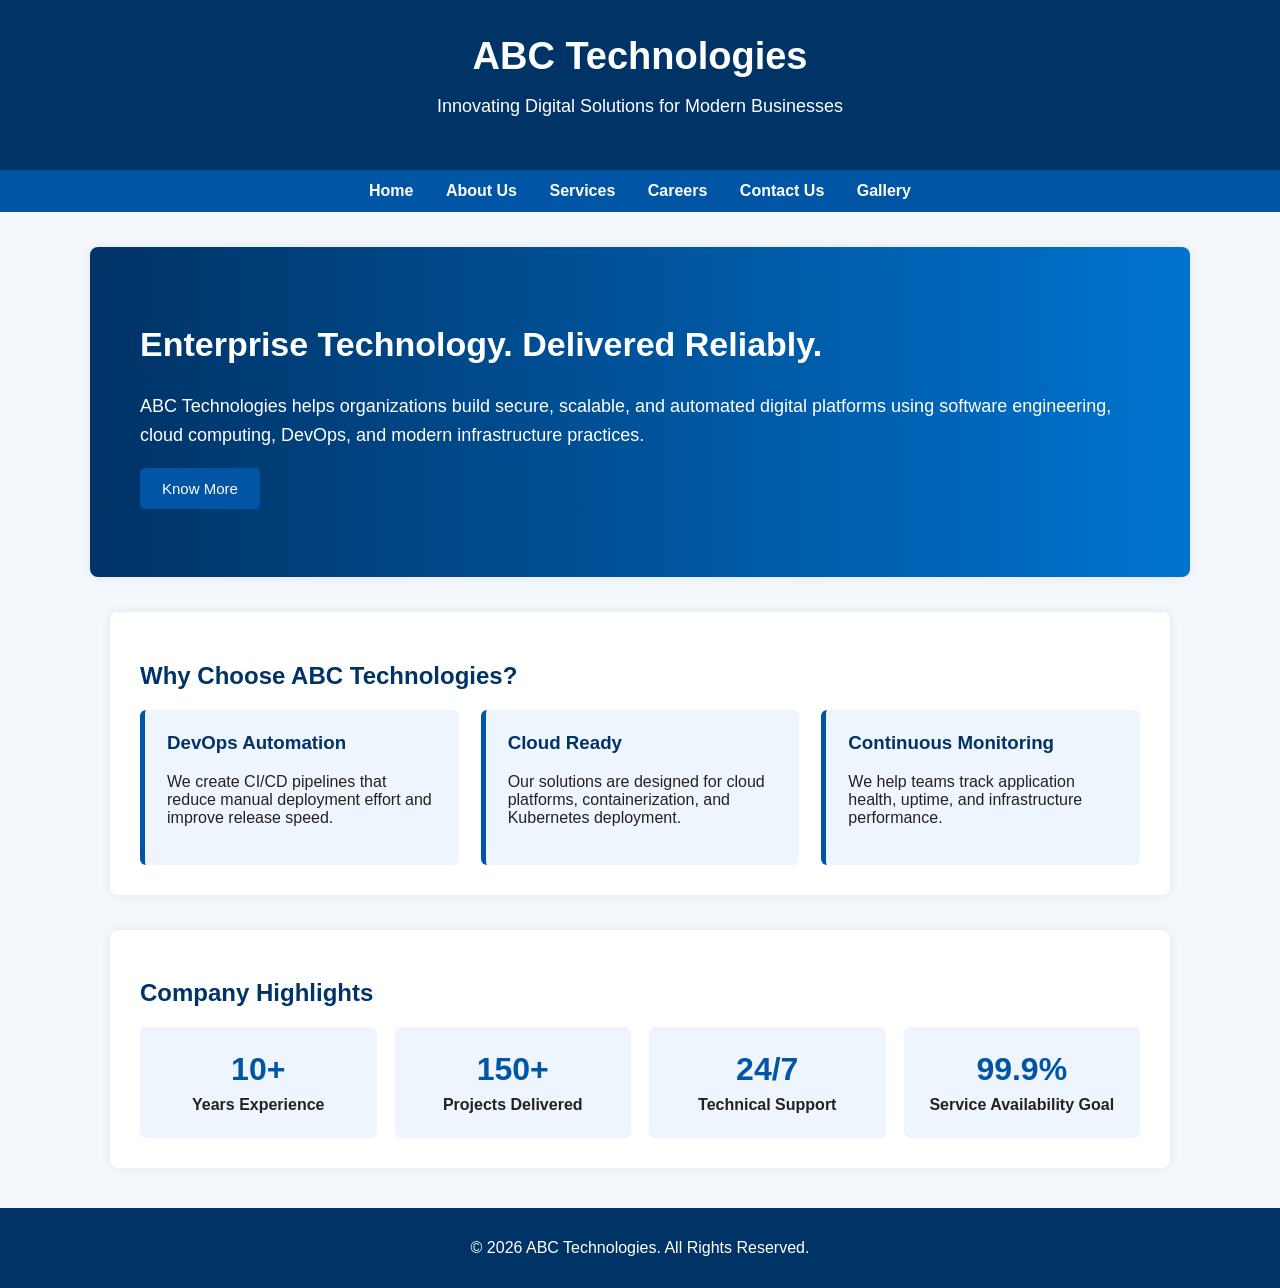
==== website/index.html @ 700c34c6 "Initial corporate website project" ====
<!DOCTYPE html>
<html>
<head>
    <title>ABC Technologies - Home</title>
    <link rel="stylesheet" href="css/style.css">
</head>
<body>
    <header>
        <h1>ABC Technologies</h1>
        <p>Innovating Digital Solutions for Modern Businesses</p>
    </header>

    <nav>
        <a href="index.html">Home</a>
        <a href="about.html">About Us</a>
        <a href="services.html">Services</a>
        <a href="careers.html">Careers</a>
        <a href="contact.html">Contact Us</a>
        <a href="gallery.html">Gallery</a>
    </nav>

    <section class="hero">
        <h2>Enterprise Technology. Delivered Reliably.</h2>
        <p>
            ABC Technologies helps organizations build secure, scalable, and automated
            digital platforms using software engineering, cloud computing, DevOps, and
            modern infrastructure practices.
        </p>
        <button onclick="showMessage()">Know More</button>
        <p id="message"></p>
    </section>

    <section>
        <h2>Why Choose ABC Technologies?</h2>
        <div class="card-grid">
            <div class="card">
                <h3>DevOps Automation</h3>
                <p>We create CI/CD pipelines that reduce manual deployment effort and improve release speed.</p>
            </div>
            <div class="card">
                <h3>Cloud Ready</h3>
                <p>Our solutions are designed for cloud platforms, containerization, and Kubernetes deployment.</p>
            </div>
            <div class="card">
                <h3>Continuous Monitoring</h3>
                <p>We help teams track application health, uptime, and infrastructure performance.</p>
            </div>
        </div>
    </section>

    <section>
        <h2>Company Highlights</h2>
        <div class="stats">
            <div>
                <strong>10+</strong>
                <span>Years Experience</span>
            </div>
            <div>
                <strong>150+</strong>
                <span>Projects Delivered</span>
            </div>
            <div>
                <strong>24/7</strong>
                <span>Technical Support</span>
            </div>
            <div>
                <strong>99.9%</strong>
                <span>Service Availability Goal</span>
            </div>
        </div>
    </section>

    <footer>
        <p>&copy; 2026 ABC Technologies. All Rights Reserved.</p>
    </footer>

    <script src="js/script.js"></script>
</body>
</html>
---- website/css/style.css ----
body {
    margin: 0;
    font-family: Arial, sans-serif;
    background-color: #f4f7fb;
    color: #222;
}

header {
    background-color: #003366;
    color: white;
    text-align: center;
    padding: 35px;
}

header h1 {
    margin: 0;
    font-size: 38px;
}

header p {
    font-size: 18px;
}

nav {
    background-color: #0055a5;
    text-align: center;
    padding: 12px;
    position: sticky;
    top: 0;
}

nav a {
    color: white;
    text-decoration: none;
    margin: 0 14px;
    font-weight: bold;
}

nav a:hover {
    text-decoration: underline;
}

section {
    max-width: 1000px;
    margin: 35px auto;
    background-color: white;
    padding: 30px;
    border-radius: 8px;
    box-shadow: 0 0 12px rgba(0, 0, 0, 0.08);
}

.hero {
    background: linear-gradient(to right, #003366, #0073cf);
    color: white;
    padding: 50px;
}

.hero h2 {
    color: white;
    font-size: 34px;
}

.hero p {
    font-size: 18px;
    line-height: 1.6;
}

h2 {
    color: #003366;
}

button {
    background-color: #0055a5;
    color: white;
    border: none;
    padding: 12px 22px;
    cursor: pointer;
    border-radius: 5px;
    font-size: 15px;
}

button:hover {
    background-color: #003366;
}

.card-grid {
    display: grid;
    grid-template-columns: repeat(3, 1fr);
    gap: 22px;
}

.card {
    background-color: #eef5fc;
    padding: 22px;
    border-left: 5px solid #0055a5;
    border-radius: 6px;
}

.card h3 {
    color: #003366;
    margin-top: 0;
}

.stats {
    display: grid;
    grid-template-columns: repeat(4, 1fr);
    gap: 18px;
}

.stats div {
    background-color: #eef5fc;
    text-align: center;
    padding: 24px;
    border-radius: 6px;
}

.stats strong {
    display: block;
    font-size: 32px;
    color: #0055a5;
}

.stats span {
    display: block;
    margin-top: 8px;
    font-weight: bold;
}

.info-list li {
    margin-bottom: 12px;
    line-height: 1.5;
}

.job-box {
    background-color: #eef5fc;
    padding: 18px;
    border-radius: 6px;
    margin-bottom: 15px;
    border-left: 5px solid #0055a5;
}

.contact-grid {
    display: grid;
    grid-template-columns: 1fr 1fr;
    gap: 25px;
}

.contact-form input,
.contact-form textarea {
    width: 90%;
    padding: 12px;
    margin-bottom: 12px;
    border: 1px solid #b8c7d9;
    border-radius: 5px;
    font-family: Arial, sans-serif;
}

.gallery {
    display: grid;
    grid-template-columns: repeat(3, 1fr);
    gap: 18px;
}

.gallery div {
    background-color: #e8eef7;
    padding: 45px 20px;
    text-align: center;
    border-radius: 6px;
    font-weight: bold;
    border-bottom: 5px solid #0055a5;
}

footer {
    background-color: #003366;
    color: white;
    text-align: center;
    padding: 15px;
    margin-top: 40px;
}

@media (max-width: 768px) {
    .card-grid,
    .stats,
    .contact-grid,
    .gallery {
        grid-template-columns: 1fr;
    }

    nav a {
        display: inline-block;
        margin: 6px;
    }
}
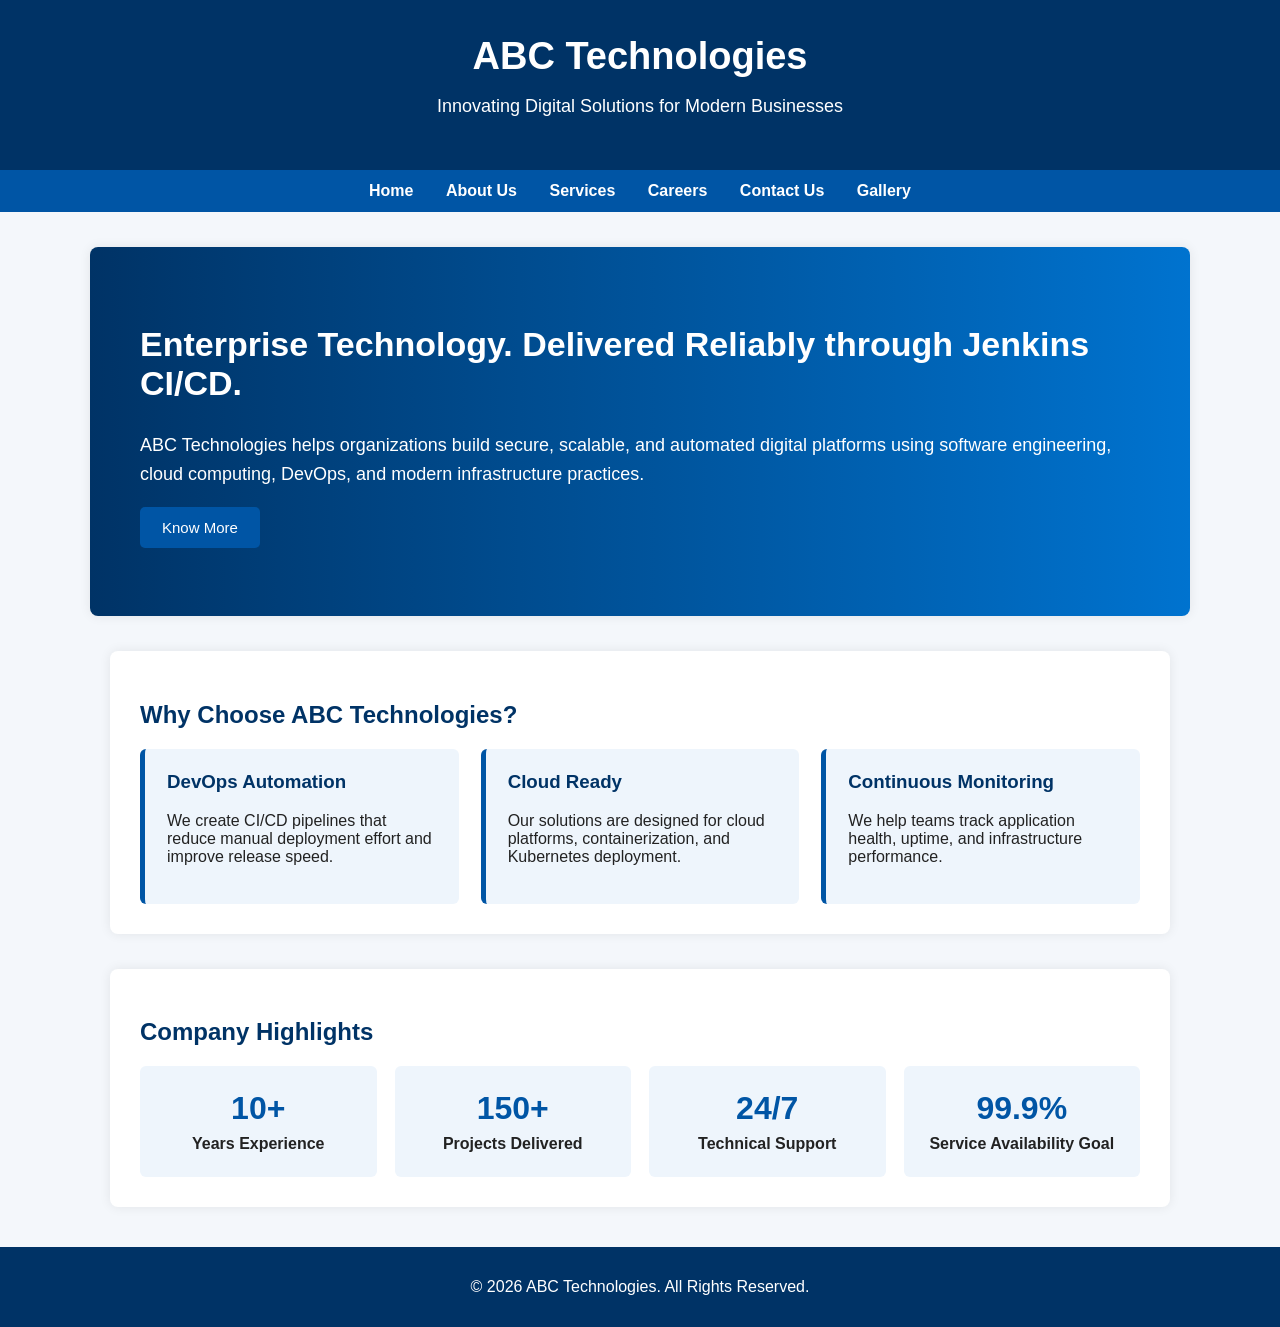
==== commit 3119e997: "Update homepage to demonstrate automated deployment" ====
--- a/website/index.html
+++ b/website/index.html
@@ -20,7 +20,7 @@
     </nav>
 
     <section class="hero">
-        <h2>Enterprise Technology. Delivered Reliably.</h2>
+        <h2>Enterprise Technology. Delivered Reliably through Jenkins CI/CD.</h2>
         <p>
             ABC Technologies helps organizations build secure, scalable, and automated
             digital platforms using software engineering, cloud computing, DevOps, and
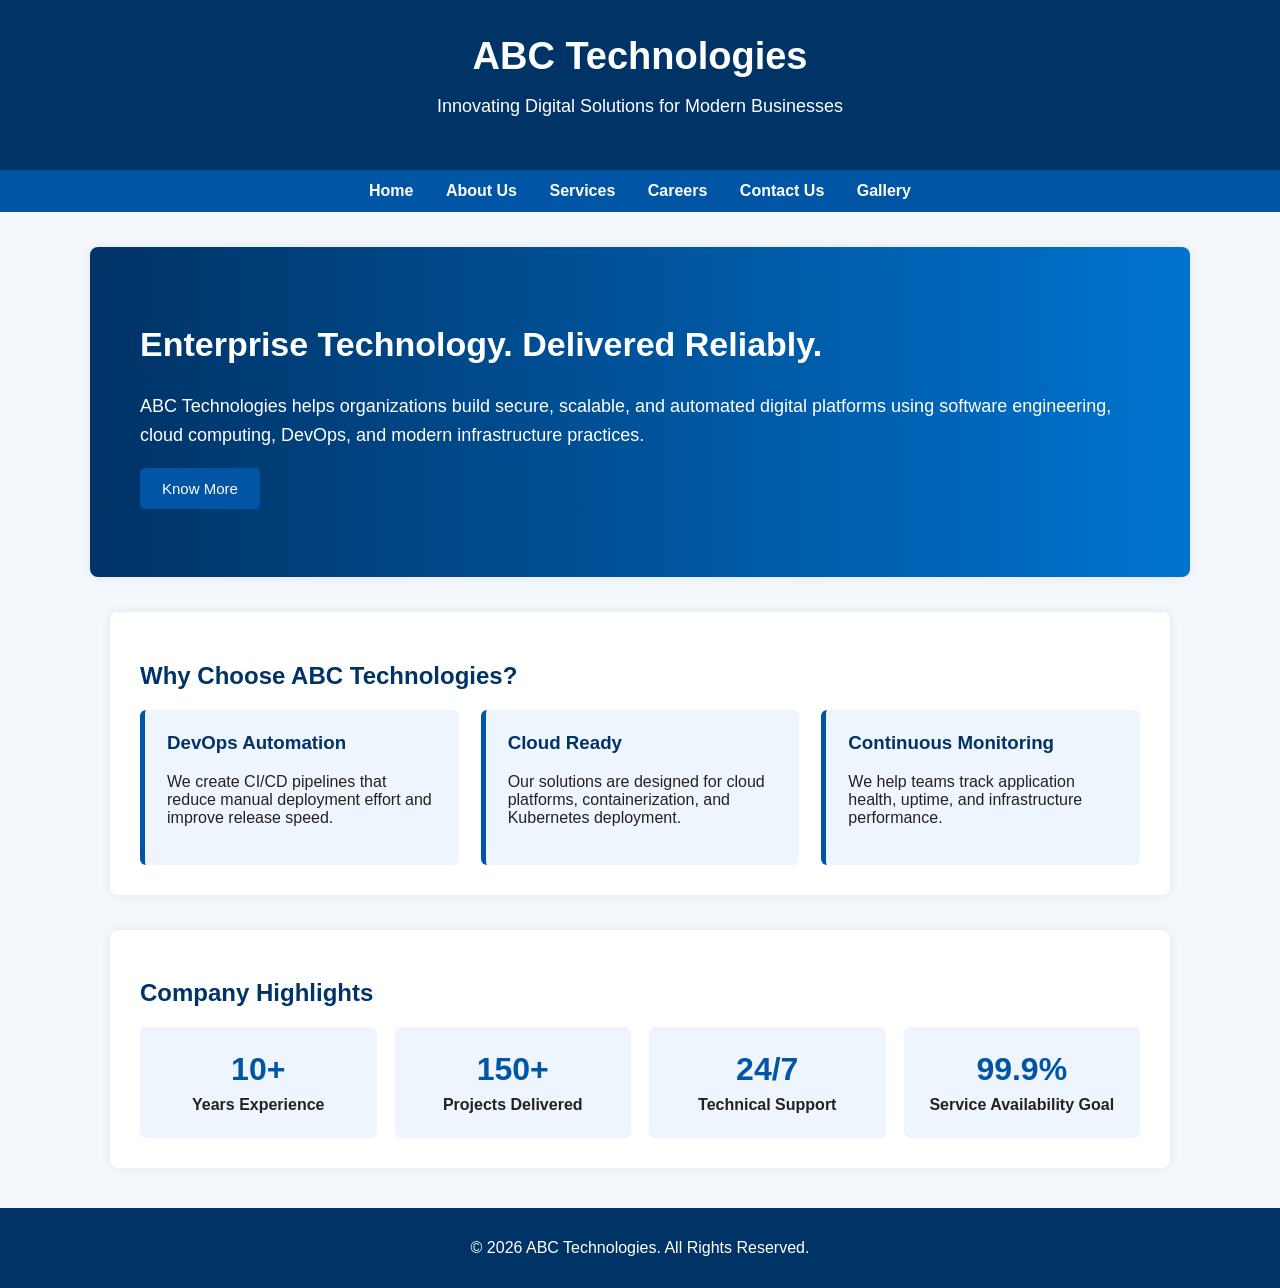
==== commit 47bef8cd: "Update homepage to demonstrate automated deployment 2" ====
--- a/website/index.html
+++ b/website/index.html
@@ -2,7 +2,7 @@
 <html>
 <head>
     <title>ABC Technologies - Home</title>
-    <link rel="stylesheet" href="css/style.css">
+    <link rel="stylesheet" href="css/style.css?v=2">
 </head>
 <body>
     <header>
@@ -20,7 +20,7 @@
     </nav>
 
     <section class="hero">
-        <h2>Enterprise Technology. Delivered Reliably through Jenkins CI/CD.</h2>
+        <h2>Enterprise Technology. Delivered Reliably.</h2>
         <p>
             ABC Technologies helps organizations build secure, scalable, and automated
             digital platforms using software engineering, cloud computing, DevOps, and
--- a/website/css/style.css
+++ b/website/css/style.css
@@ -170,6 +170,38 @@
     border-bottom: 5px solid #0055a5;
 }
 
+.image-gallery {
+    display: grid;
+    grid-template-columns: repeat(3, 1fr);
+    gap: 18px;
+}
+
+.image-card {
+    background-color: #eef5fc;
+    border-radius: 6px;
+    overflow: hidden;
+    border-bottom: 5px solid #0055a5;
+    text-align: center;
+}
+
+.image-card img {
+    width: 100%;
+    max-width: 100%;
+    height: 170px;
+    object-fit: cover;
+    display: block;
+}
+
+.image-card {
+    max-width: 100%;
+}
+
+.image-card h3 {
+    color: #003366;
+    padding: 12px;
+    margin: 0;
+}
+
 footer {
     background-color: #003366;
     color: white;
@@ -182,6 +214,9 @@
     .card-grid,
     .stats,
     .contact-grid,
+    .image-gallery {
+        grid-template-columns: 1fr;
+    }
     .gallery {
         grid-template-columns: 1fr;
     }
